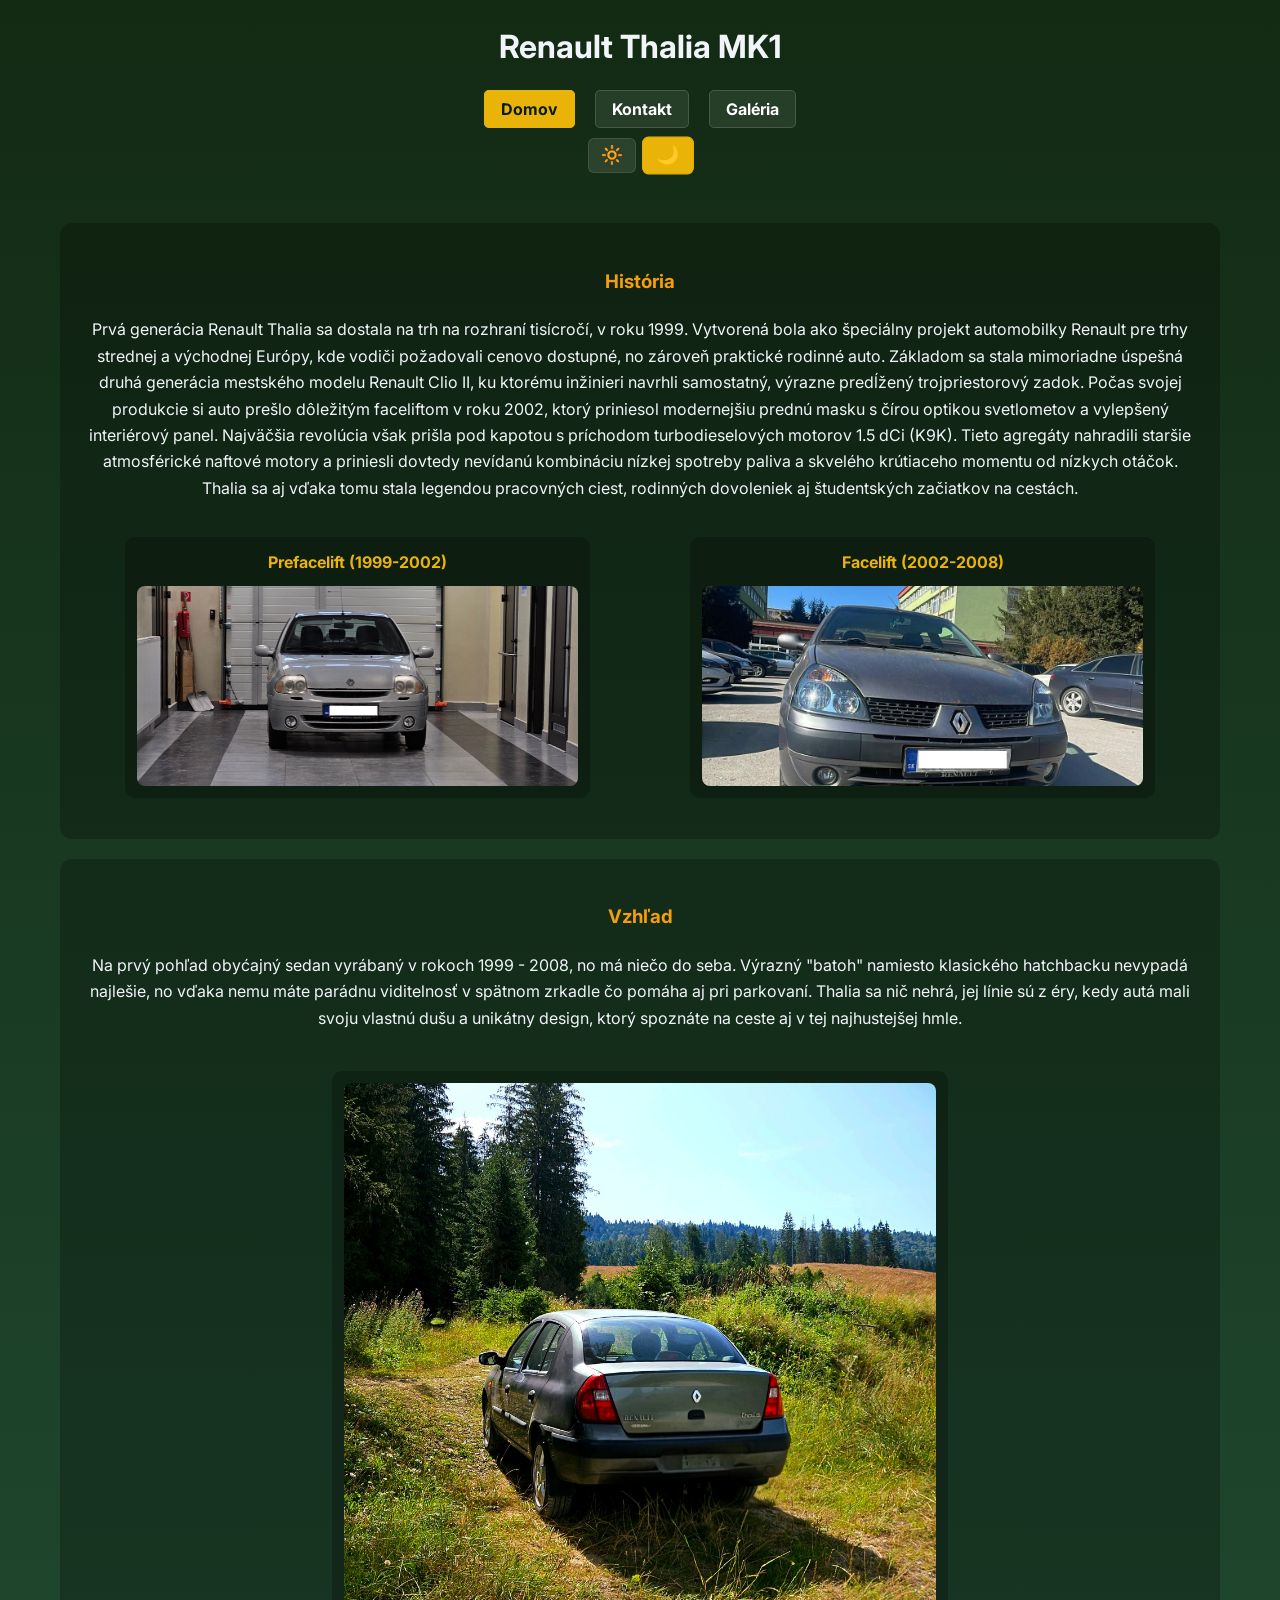
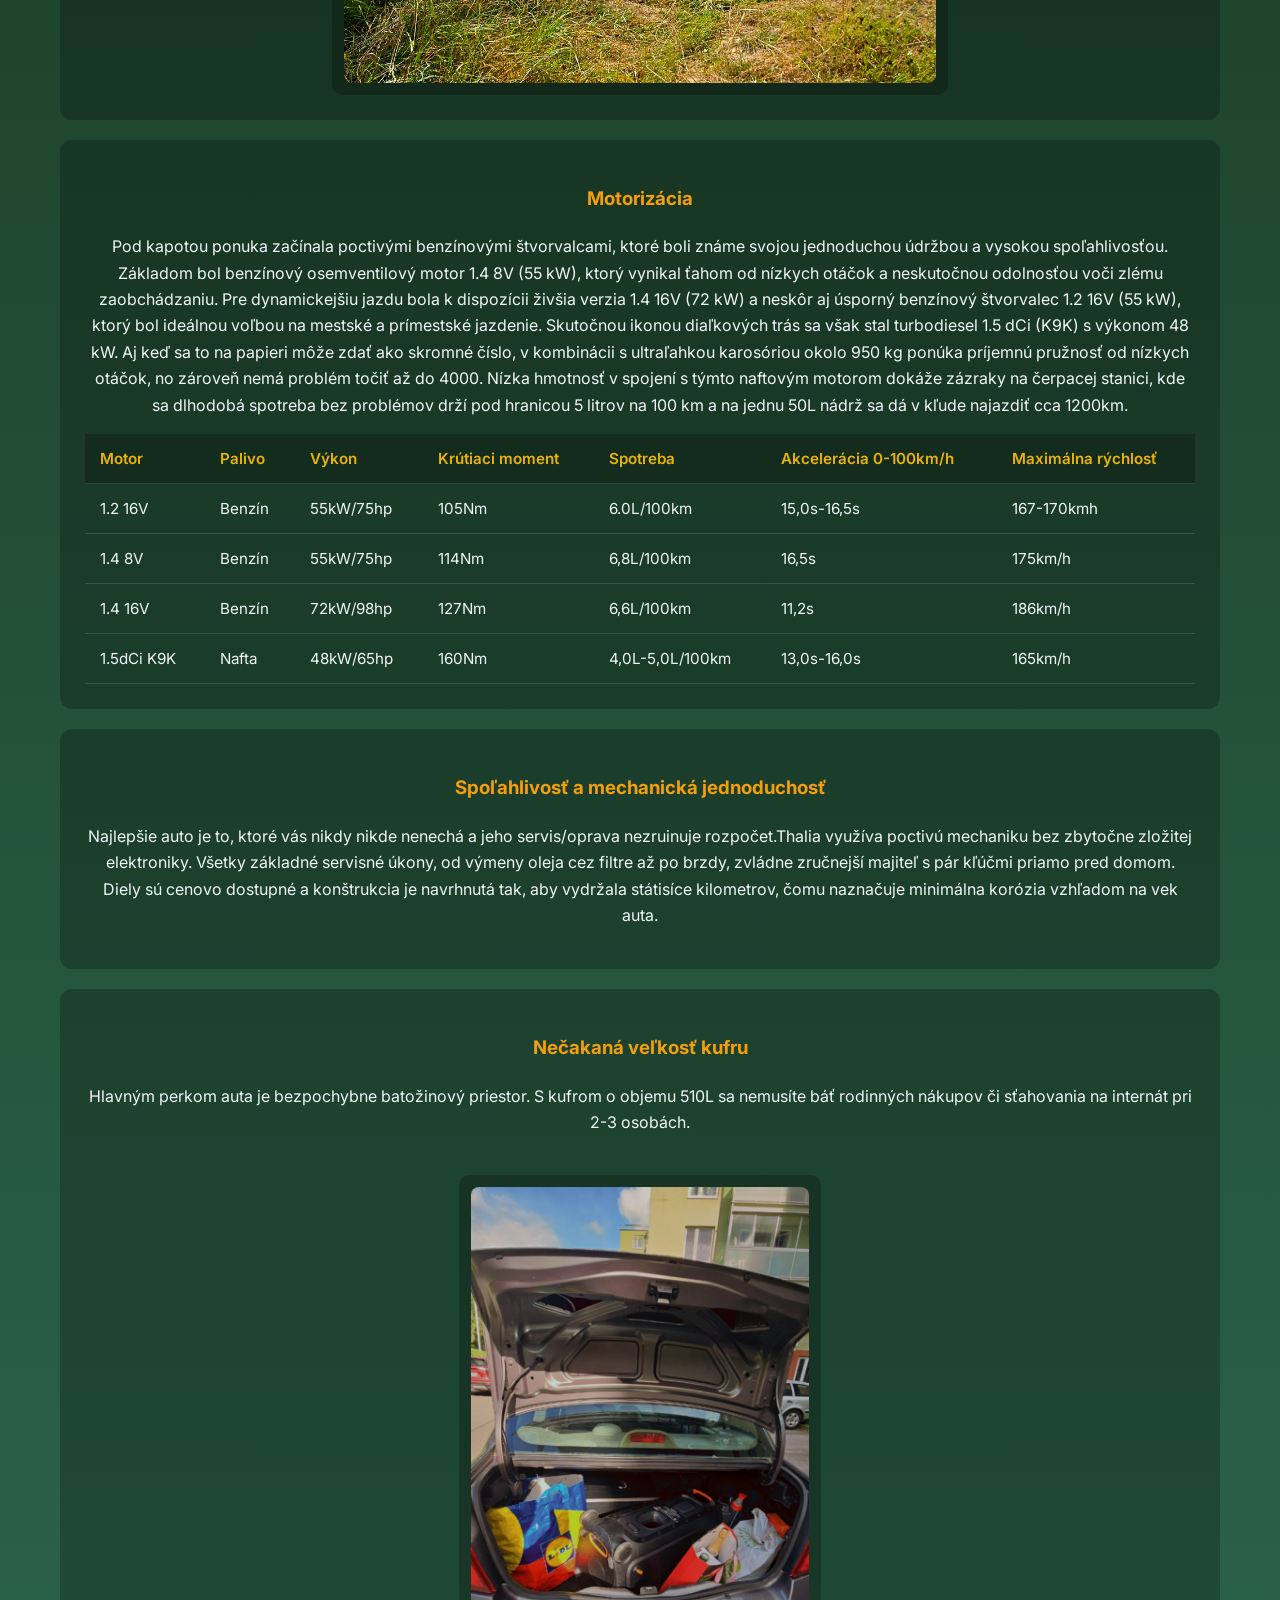
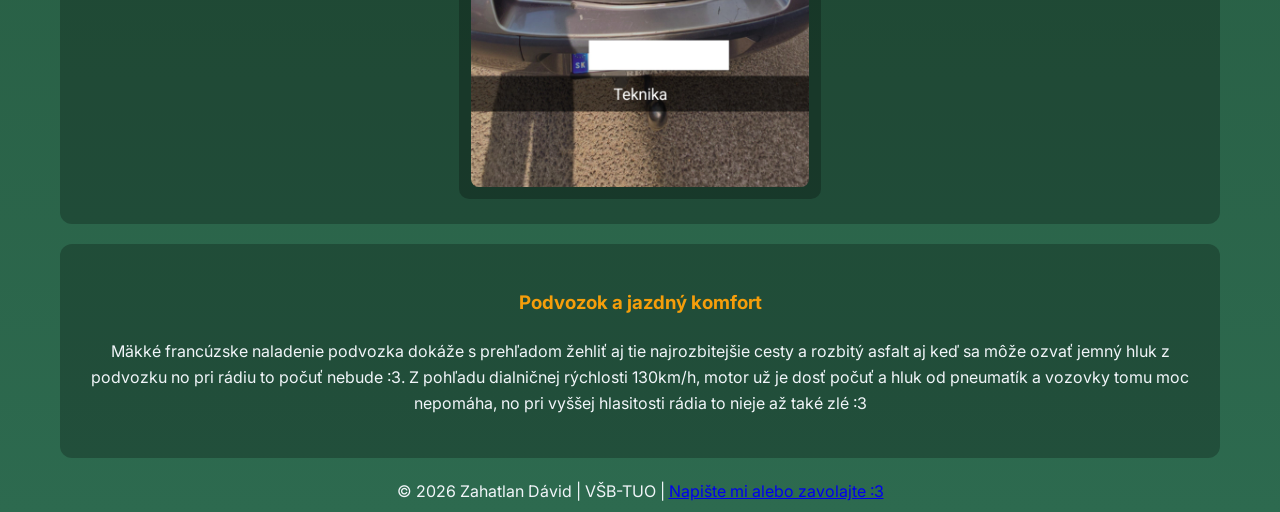
==== index.html @ 1df88f20 "Add files via upload" ====
<!DOCTYPE html>
<html lang="sk">
<!-- Hlavna stranka  -->
<head>
    <meta charset="UTF-8">
    <meta name="viewport"
          content="width=device-width, initial-scale=1">
    <title>Best car ever made</title>
    <meta name="descriptin" content="Prečo je Renault Thalia mk1 najlešie auto na svete a všetko okolo">
    <meta property="og:image" content="     ">
    <link rel="preconnect" href="https://fonts.googleapis.com"> <!--  Font ktory je pouzity na stranke stiahnuty z googlu -->
    <link rel="preconnect" href="https://fonts.gstatic.com" crossorigin>
    <link href="https://fonts.googleapis.com/css2?family=Inter:wght@400;600;700&display=swap" rel="stylesheet">
    <link rel="stylesheet" href="style.css">
</head>

<body>
    <header><h1>Renault Thalia MK1</h1></header>
    <nav>
        <ul> <!-- Navigacne tlacidla  -->
            <li><a href="index.html" class="active"> Domov </a></li>
            <li><a href="kontakt.html"> Kontakt </a></li>
            <li><a href="galeria.html"> Galéria </a></li>
        </ul>
        <!-- Light mode a Dark mode tlacidla  -->
        <div class="theme-switch">
            <button id="light-mode" class="theme-button">🔆</button>
            <button button id="dark-mode" class="theme-button">🌙</button>
        </div>
    </nav>
    <main>  <!-- Hlavne karty  -->
            <section>
            <h3>História</h3>
            <p>Prvá generácia Renault Thalia sa dostala na trh na rozhraní tisícročí, v roku 1999. Vytvorená bola ako špeciálny projekt automobilky Renault pre trhy strednej a východnej Európy, kde vodiči požadovali cenovo dostupné, no zároveň praktické rodinné auto. Základom sa stala mimoriadne úspešná druhá generácia mestského modelu Renault Clio II, ku ktorému inžinieri navrhli samostatný, výrazne predĺžený trojpriestorový zadok.
               Počas svojej produkcie si auto prešlo dôležitým faceliftom v roku 2002, ktorý priniesol modernejšiu prednú masku s čírou optikou svetlometov a vylepšený interiérový panel. Najväčšia revolúcia však prišla pod kapotou s príchodom turbodieselových motorov 1.5 dCi (K9K). Tieto agregáty nahradili staršie atmosférické naftové motory a priniesli dovtedy nevídanú kombináciu nízkej spotreby paliva a skvelého krútiaceho momentu od nízkych otáčok. Thalia sa aj vďaka tomu stala legendou pracovných ciest, rodinných dovoleniek aj študentských začiatkov na cestách.
            </p>
            <div class="history-images">
                <figure class="history-card">
                    <h4>Prefacelift (1999-2002)</h4>
                    <img src="Images/prefacelift.jpg" alt="Renault Thalia MK1 prefacelift">
                </figure>
                <figure class="history-card">
                    <h4>Facelift (2002-2008)</h4>
                    <img src="Images/facelift.jpeg" alt="Renault Thalia MK1 facelift">
                </figure>
            </div>
        </section>
        <section>
            <h3>Vzhľad</h3>
            <p>Na prvý pohľad obyćajný sedan vyrábaný v rokoch 1999 - 2008, no má niečo do seba. Výrazný "batoh" namiesto klasického hatchbacku nevypadá najlešie, no vďaka nemu máte parádnu viditelnosť v spätnom zrkadle čo pomáha aj pri parkovaní.
               Thalia sa nič nehrá, jej línie sú z éry, kedy autá mali svoju vlastnú dušu a unikátny design, ktorý spoznáte na ceste aj v tej najhustejšej hmle.
            </p>
            <div class="history-images">
                <figure class="single-photo">
                    <img src="Images/coolshot.jpg" alt="Vzhlad zo zadu z boku">
                </figure>
            </div>
        </section>
        <section>
            <h3>Motorizácia</h3>
            <p>Pod kapotou ponuka začínala poctivými benzínovými štvorvalcami, ktoré boli známe svojou jednoduchou údržbou a vysokou spoľahlivosťou. Základom bol benzínový osemventilový motor 1.4 8V (55 kW), ktorý vynikal ťahom od nízkych otáčok a neskutočnou odolnosťou voči zlému zaobchádzaniu. Pre dynamickejšiu jazdu bola k dispozícii živšia verzia 1.4 16V (72 kW) a neskôr aj úsporný benzínový štvorvalec 1.2 16V (55 kW), ktorý bol ideálnou voľbou na mestské a prímestské jazdenie.
               Skutočnou ikonou diaľkových trás sa však stal turbodiesel 1.5 dCi (K9K) s výkonom 48 kW. Aj keď sa to na papieri môže zdať ako skromné číslo, v kombinácii s ultraľahkou karosóriou okolo 950 kg ponúka príjemnú pružnosť od nízkych otáčok, no zároveň nemá problém točiť až do 4000. Nízka hmotnosť v spojení s týmto naftovým motorom dokáže zázraky na čerpacej stanici, kde sa dlhodobá spotreba bez problémov drží pod hranicou 5 litrov na 100 km a na jednu 50L nádrž sa dá v kľude najazdiť cca 1200km.                
            </p>
            <div class="table-wrapper">
                <table> <!--  Tabulka motorizacii -->
                    <thead>
                        <tr>
                            <th>Motor</th>
                            <th>Palivo</th>
                            <th>Výkon</th>
                            <th>Krútiaci moment</th>
                            <th>Spotreba</th>
                            <th>Akcelerácia 0-100km/h</th>
                            <th>Maximálna rýchlosť</th>
                        </tr>
                    </thead>
                    <tbody>
                        <tr>
                            <td>1.2 16V</td>
                            <td>Benzín</td>
                            <td>55kW/75hp</td>
                            <td>105Nm</td>
                            <td>6.0L/100km</td>
                            <td>15,0s-16,5s</td>
                            <td>167-170kmh</td>
                        </tr>
                        <tr>
                            <td>1.4 8V</td>
                            <td>Benzín</td>
                            <td>55kW/75hp</td>
                            <td>114Nm</td>
                            <td>6,8L/100km</td>
                            <td>16,5s</td>
                            <td>175km/h</td>
                        </tr>
                        <tr>
                            <td>1.4 16V</td>
                            <td>Benzín</td>
                            <td>72kW/98hp</td>
                            <td>127Nm</td>
                            <td>6,6L/100km</td>
                            <td>11,2s</td>
                            <td>186km/h</td>
                        </tr>
                        <tr>
                            <td>1.5dCi K9K</td>
                            <td>Nafta</td>
                            <td>48kW/65hp</td>
                            <td>160Nm</td>
                            <td>4,0L-5,0L/100km</td>
                            <td>13,0s-16,0s</td>
                            <td>165km/h</td>
                        </tr>
                    </tbody>
                </table>
            </div>
        </section>
        <section>
            <h3>Spoľahlivosť a mechanická jednoduchosť</h3>
            <p>Najlepšie auto je to, ktoré vás nikdy nikde nenechá a jeho servis/oprava nezruinuje rozpočet.Thalia využíva poctivú mechaniku bez zbytočne zložitej elektroniky. Všetky základné servisné úkony, od výmeny oleja cez filtre až po brzdy, zvládne zručnejší majiteľ s pár kľúčmi priamo pred domom. Diely sú cenovo dostupné a konštrukcia je navrhnutá tak, aby vydržala státisíce kilometrov, čomu naznačuje minimálna korózia vzhľadom na vek auta.
            </p>
        </section>
        <section>
            <h3>Nečakaná veľkosť kufru</h3>
            <p>Hlavným perkom auta je bezpochybne batožinový priestor. S kufrom o objemu 510L sa nemusíte báť rodinných nákupov či sťahovania na internát pri 2-3 osobách.
            </p>
            <div class="history-images">
                <figure class="single-photo">
                    <img src="Images/kufor.jpg" alt="Prijemne velky kufor na vsetky potreby">
                </figure>
            </div>
        </section>
        <section>
            <h3>Podvozok a jazdný komfort</h3>
            <p>Mäkké francúzske naladenie podvozka dokáže s prehľadom žehliť aj tie najrozbitejšie cesty a rozbitý asfalt aj keď sa môže ozvať jemný hluk z podvozku no pri rádiu to počuť nebude :3.
               Z pohľadu dialničnej rýchlosti 130km/h, motor už je dosť počuť a hluk od pneumatík a vozovky tomu moc nepomáha, no pri vyššej hlasitosti rádia to nieje až také zlé :3
            </p>
        </section>
    </main>
    <footer>&copy; 2026 Zahatlan Dávid | VŠB-TUO | <a href="kontakt.html">Napište mi alebo zavolajte :3</a></footer>

    <script src="script.js"></script>   <!-- Priradenie js skriptu  -->
</body>
</html>
---- style.css ----
*{box-sizing: border-box;}

header
{text-align: center;}

nav
{margin-bottom: 50px;} /*vonkajsi okraj */

nav ul
{
    list-style: none; /* bez bodiek */
    display: flex; /*flexbox, polozky vedla seba*/
    justify-content: center; /*vycentrovanie*/
    gap: 20px; /*medzera */
    padding: 0; /*vnutorny okraj */
}

nav a /* nastavenie tlacidiel */
{
    color: white;
    text-decoration: none; /*minus podciarknutie textu*/
    font-weight: bold;
    padding: 8px 16px;
    background-color: rgba(255, 255, 255, 0.08);
    border: 1px solid rgba(255, 255, 255, 0.15);
    border-radius: 5px;
    transition: all 0.25s ease;
}

nav a.active /* farba aktivneho tlacidla */
{
    background-color: #eab308;
    color: #081c15;
    border-color: #eab308;
}

nav a:hover /* farba pozadia tlacidla pri presunuti mysky nan */
{background-color: #f59e0b;}

main
{
    max-width: 1200px;
    margin: 0 auto; /* vycentruje blok na stred */
    padding: 0 20px;
}

section
{
    background: rgba(0, 0, 0, 0.25); /* priehladnost pozadia 25% */
    padding: 25px;
    border-radius: 12px;
    margin-bottom: 20px;
}

.table-wrapper
{
    overflow-x: auto;
    margin-top: 15px;
}

table /* tabulky */
{
    width: 100%;
    border-collapse: collapse;
    text-align: left;
    font-size: 0.95rem;
}

th, td
{
    padding: 12px 15px;
    border-bottom: 1px solid rgba(255, 255, 255, 0.12);
}

thead th
{
    background-color: rgba(0, 0, 0, 0.25);
    color: #eab308;
    font-weight: 600;
}

tbody tr:hover /* Jemne rozjasni riadok tabulky na ktorom je myska */
{background-color: rgba(255, 255, 255, 0.06);}

body
{
    background: linear-gradient(to bottom, #132a13 0%,  #2d6a4f 100%); /* meniaca sa farba pozadia */
    min-height: 100vh;
    color: #f1f5f9;
    font-family: 'Inter', sans-serif;
    line-height: 1.65;
}

footer
{text-align: center;}

h2
{text-align: center;}

h3
{
    text-align: center;
    color: #f59e0b;
}

p
{text-align: center;}
/* nastavenie fotiek a kariet na hlavnej stranke */
.history-images
{
    display: flex;
    gap: 20px;
    margin-top: 20px;
    flex-wrap: wrap; /* fotky sa daju na novy riadok ked uz sa nezmestia vedla seba */
}

.history-card
{
    flex: 1 1 280px;
    background: rgba(0, 0, 0, 0.25);
    padding: 12px;
    border-radius: 10px;
    text-align: center;
}

.history-card h4
{
    margin-top: 0;
    margin-bottom: 10px;
    color: #eab308;
    font-size: 1rem;
}

.history-card img
{
    width: 100%;
    height: 200px;
    object-fit: cover;
    border-radius: 8px;
    display: block;
}

.single-photo /*nastavenie pre jednu fotku na riadok */
{
    width: fit-content;
    max-width: 100%;
    margin: 20px auto 0;
    background: rgba(0, 0, 0, 0.25);
    padding: 12px;
    border-radius: 10px;
}

.single-photo img
{
    width: auto;
    max-width: 100%;
    height: auto;
    max-height: 600px;
    border-radius: 8px;
    display: block;
}
/* nastavenie kontatneho formulara */
#kontakt-form
{
    max-width: 550px;
    margin: 25px auto 0;
    text-align: left;
}

.kontakt
{margin-bottom: 18px;}

.kontakt label
{
    display: block;
    margin-bottom: 6px;
    font-weight: 600;
    color: #eab308;
}

.kontakt input,
.kontakt textarea
{
    width: 100%;
    padding: 12px 14px;
    background-color: rgba(0, 0, 0, 0.25);
    border: 1px solid rgba(255, 255, 255, 0.02);
    border-radius: 8px;
    color: #f1f5f9;
    font-family: inherit;
    font-size: 1rem;
    transition: border-color 0.25s ease, box-shadow 0.25s ease; /* zobrazi sa border pomaly */
}

.kontakt input:focus,
.kontakt textarea:focus
{
    outline: none;
    border-color: #eab308;
    box-shadow: 0 0 8px rgba(234, 179, 8, 0.3);
}

.form-status
{
    margin-top: 15px;
    font-weight: 600;
    text-align: center;
    min-height: 24px;
}
/* nastavenie farieb pre light a dark mode*/
.form-status.error
{color: #f87171;}

.form-status.success
{color: #eab308;}

body.light-mode .form-status.error
{color: #dc2626;}

body.light-mode .form-status.success
{color: #1b4332;}

.button /* tlacidla na light mode dark mode */
{
    width: 100%;
    padding: 13px;
    background-color: #eab308;
    color: #081c15;
    border: none;
    border-radius: 8px;
    font-size: 1rem;
    font-weight: 700;
    cursor: pointer;
    transition: background-color 0.25s ease, transform 0.15s ease;
}

.button:hover /* jemne nadvihne tlacidlo pri prejdeni myskou a zmeni mu farbu */
{
    background-color: #facc15;
    transform: translateY(-2px);
}

.theme-switch
{
    display: flex;
    justify-content: center;
    gap: 8px;
    margin-top: 15px auto;
}

.theme-button
{
    background-color: rgba(255, 255, 255, 0.10);
    border: 1px solid rgba(255, 255, 255, 0.10);
    border-radius: 6px;
    padding: 6px 12px;
    font-size: 1.1rem;
    cursor: pointer;
    transition: all 0.25s ease;
}

.theme-button:hover
{background-color: rgba(234, 179, 8, 0.3);}

.theme-button.active
{
    background-color: #eab308;
    border-color: #eab308;
    transform: scale(1.08); /* jemne zvacsi tlacidlo zvolenej temy */
}
/* nastavenia pri light mode*/
body.light-mode .theme-button
{
    background-color: rgba(255, 255, 255, 0.65);
    border-color: rgba(8, 28, 21, 0.15);
}

body.light-mode .theme-button.active
{
    background-color: #2d6a4f;
    border-color: #2d6a4f;
}

body.light-mode {
    background: linear-gradient(to bottom, #d8f3dc 0%, #74c69d 100%);
    color: #081c15;
}
/* Svetle karty namiesto tmavych pri light mode */
body.light-mode section,
body.light-mode .history-card,
body.light-mode .single-photo,
body.light-mode .gallery-card {
    background: rgba(255, 255, 255, 0.72);
    box-shadow: 0 4px 15px rgba(8, 28, 21, 0.08);
}
/* nadpisy a popisky formulara pri light mode */
body.light-mode h2,
body.light-mode h3,
body.light-mode h4,
body.light-mode .kontakt label
{color: #1b4332;}

body.light-mode nav a
{
    background-color: rgba(255, 255, 255, 0.65);
    color: #081c15;
    border-color: rgba(8, 28, 21, 0.15);
}

body.light-mode nav a.active
{
    background-color: #2d6a4f;
    color: #ffffff;
    border-color: #2d6a4f;
}

body.light-mode nav a:hover
{
    background-color: #40916c;
    color: #ffffff;
}

body.light-mode thead th
{
    background-color: rgba(45, 106, 79, 0.18);
    color: #1b4332;
}

body.light-mode th,
body.light-mode td
{
    border-bottom: 1px solid rgba(8, 28, 21, 0.15);
}

body.light-mode tbody tr:hover
{
    background-color: rgba(45, 106, 79, 0.08);
}

body.light-mode .kontakt input,
body.light-mode .kontakt textarea
{
    background-color: rgba(255, 255, 255, 0.85);
    color: #081c15;
    border-color: rgba(8, 28, 21, 0.25);
}

body.light-mode .button
{
    background-color: #2d6a4f;
    color: #ffffff;
}

body.light-mode .button:hover
{background-color: #40916c;}

.grid /* grid pre foyky v galerii */
{
    display: grid;
    grid-template-columns: repeat(2, 1fr); /* idealne 2 inak 1 ak neni miesto */
    gap: 20px;
    margin-top: 25px;
}

.gallery-card
{
    background: rgba(0, 0, 0, 0.25);
    padding: 15px;
    margin: 0;
    border-radius: 10px;
    text-align: center;
    transition: transform 0.25s ease;
}

.gallery-card:hover
{transform: translateY(-4px);}

.gallery-card h4
{
    margin-top: 0;
    margin-bottom: 12px;
    color: #eab308;
    font-size: 1rem;
}

.gallery-card img
{
    cursor: pointer;
    width: 100%;
    height: 300px;
    object-fit: cover;
    border-radius: 8px;
    display: block;
}

@media (max-width: 768px) /* pravidla pre zmensenie rozlozenia stranky pri mensich obrazkovkach a toto teda pri rozliseni mensom ako 768px*/
{
    .grid
    {grid-template-columns: 1fr;}

    .gallery-card img
    {height: 300px;}
}
/* nastavenia lightboxu pri zvacseni fotiek kliknutim */
.lightbox
{
    display: none;
    position: fixed;
    z-index: 1000;
    inset: 0;
    background-color: rgba(0, 0, 0, 0.9);
    justify-content: center;
    align-items: center;
    padding: 20px;
    cursor: pointer;
}

.lightbox.active
{display: flex;}

.lightbox img
{
    max-width: 90%;
    max-height: 85vh;
    border-radius: 10px;
    border: 2px solid #eab308;
}
/* zatvaracie tladitkooooo */
.close-button
{
    position: absolute;
    top: 20px;
    right: 30px;
    font-size: 2rem;
    color: #f1f5f9;
    background: rgba(255, 255, 255, 0.1);
    border: 1px solid rgba(255, 255, 255, 0.2);
    border-radius: 8px;
    padding: 2px 14px;
    cursor: pointer;
    transition: all 0.2s ease;
    user-select: none;
}

.close-button:hover
{
    background-color: #eab308;
    color: #081c15;
}
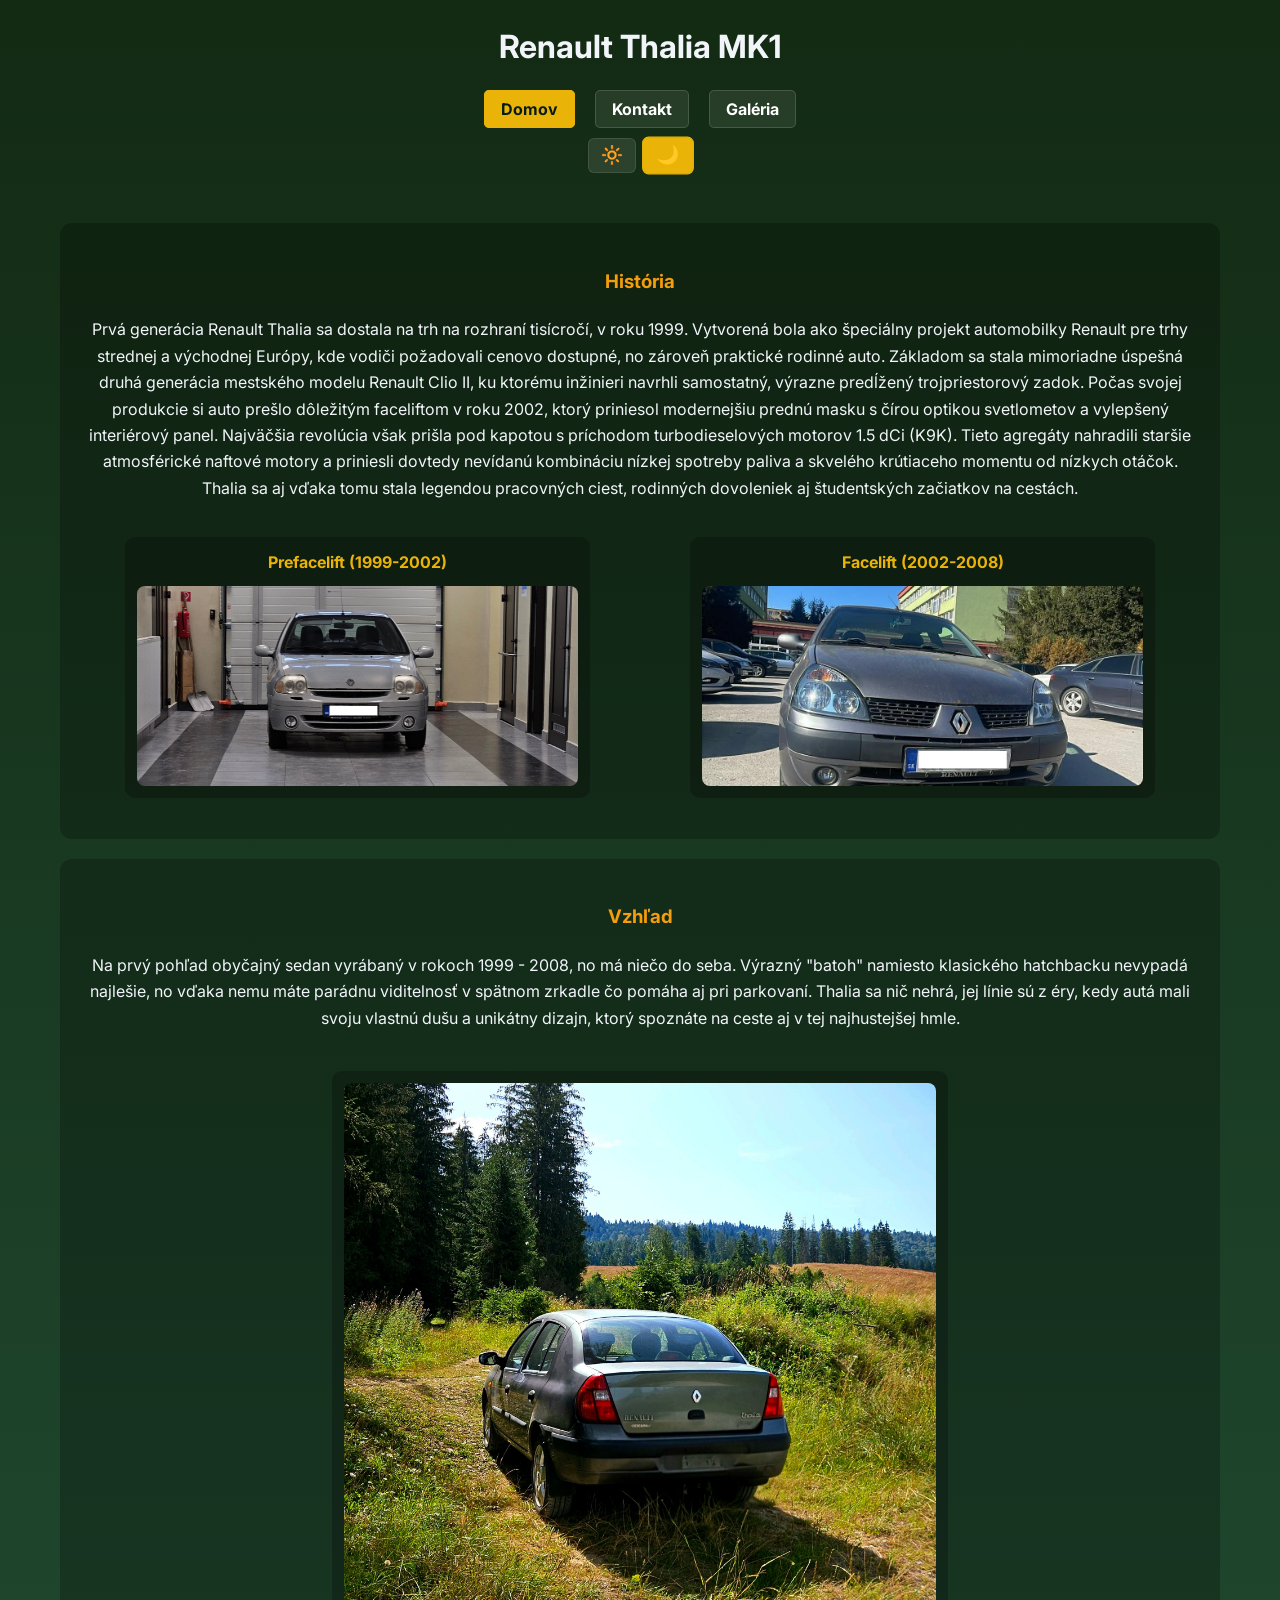
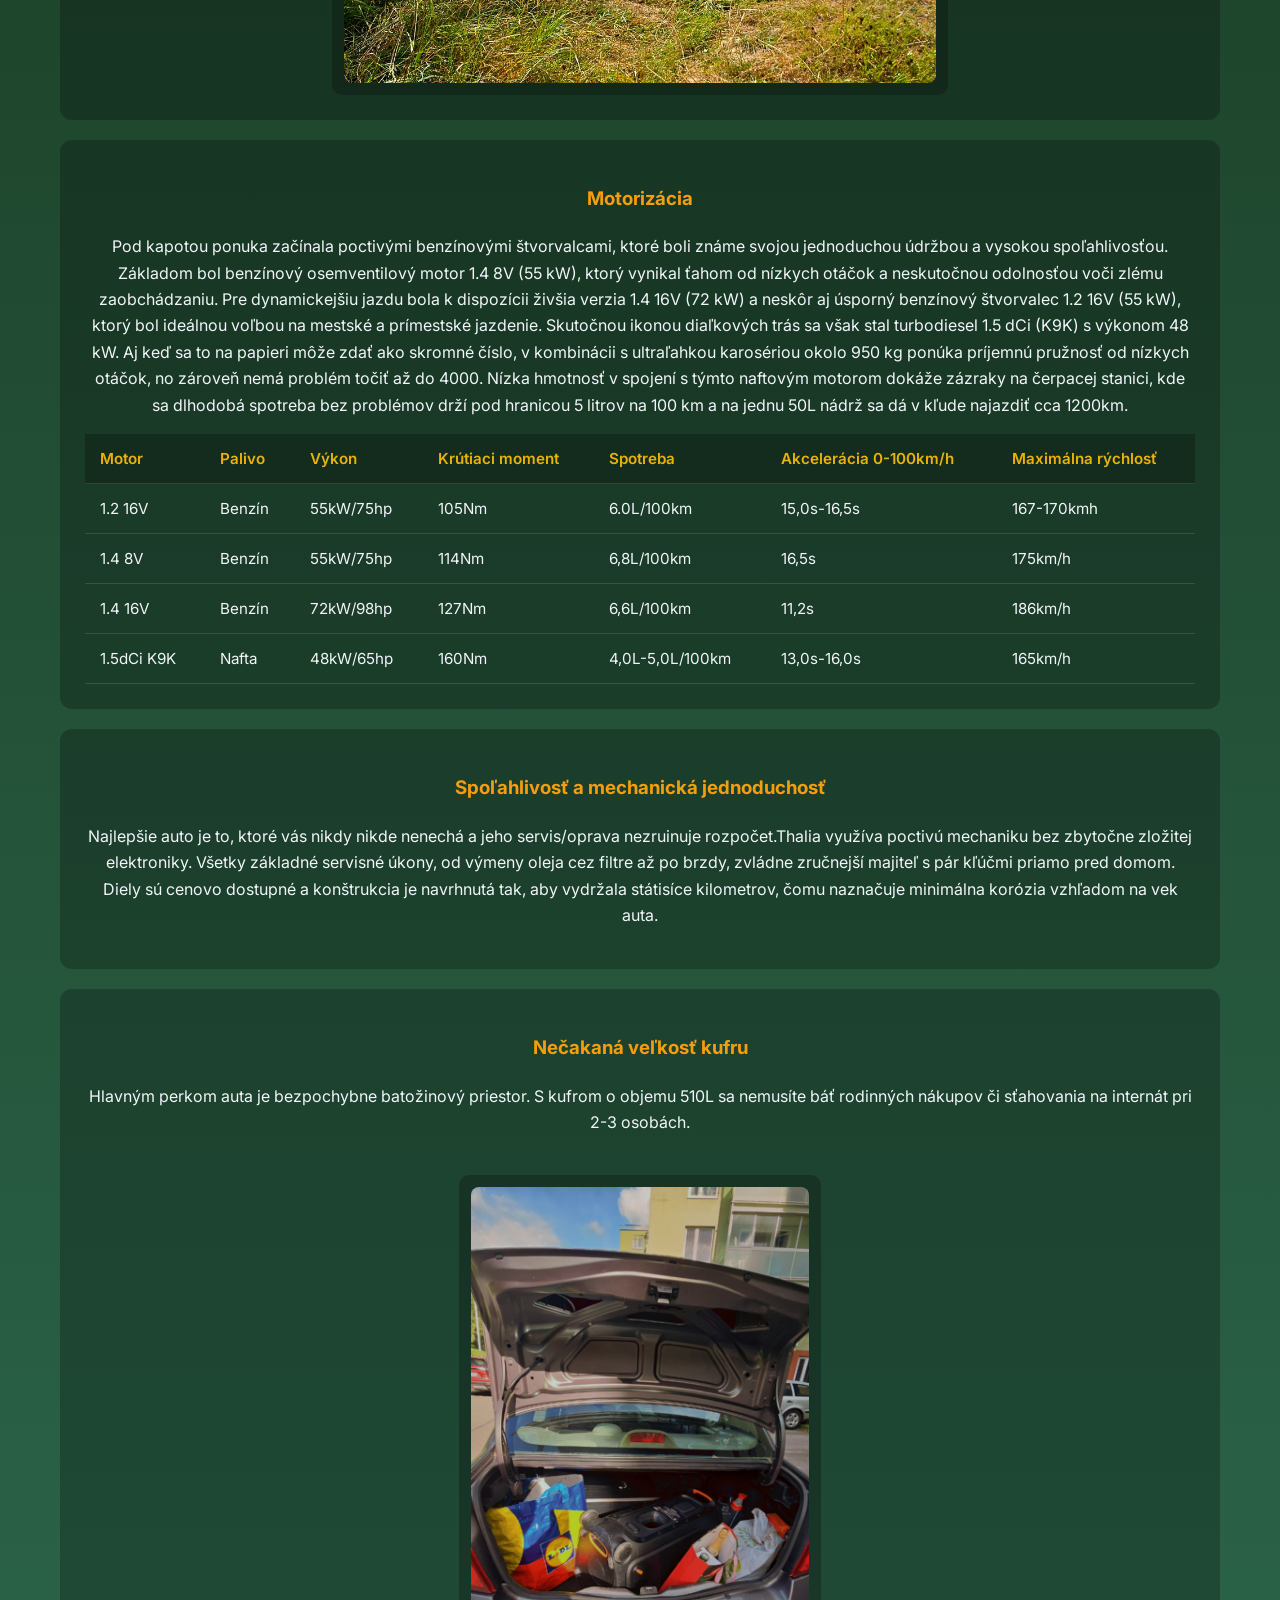
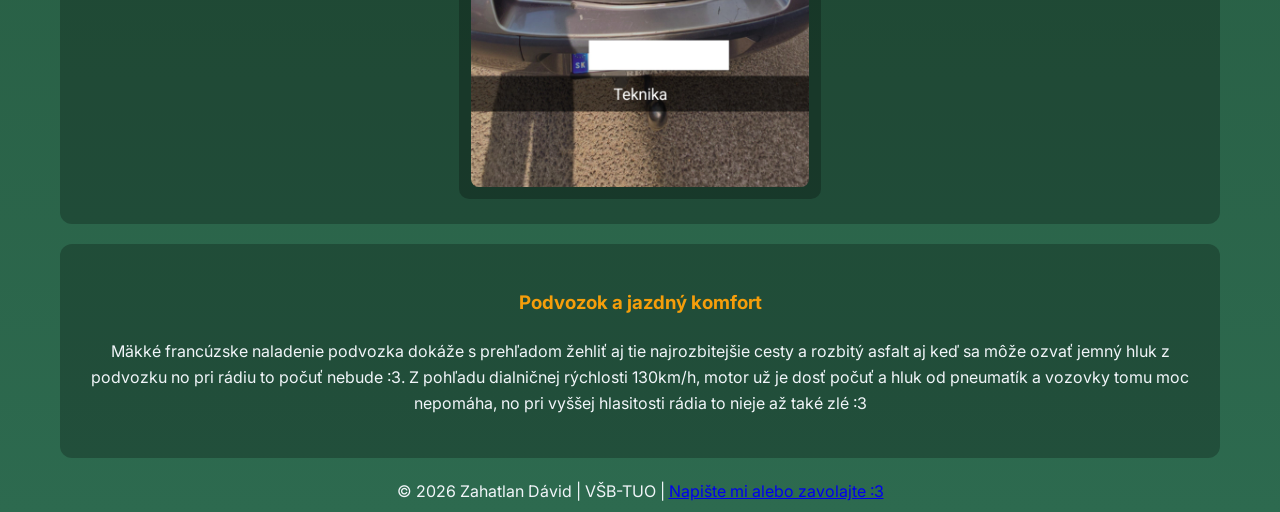
==== commit ea7d6e6e: "Add files via upload" ====
--- a/index.html
+++ b/index.html
@@ -6,7 +6,7 @@
     <meta name="viewport"
           content="width=device-width, initial-scale=1">
     <title>Best car ever made</title>
-    <meta name="descriptin" content="Prečo je Renault Thalia mk1 najlešie auto na svete a všetko okolo">
+    <meta name="description" content="Prečo je Renault Thalia mk1 najlešie auto na svete a všetko okolo">
     <meta property="og:image" content="     ">
     <link rel="preconnect" href="https://fonts.googleapis.com"> <!--  Font ktory je pouzity na stranke stiahnuty z googlu -->
     <link rel="preconnect" href="https://fonts.gstatic.com" crossorigin>
@@ -25,7 +25,7 @@
         <!-- Light mode a Dark mode tlacidla  -->
         <div class="theme-switch">
             <button id="light-mode" class="theme-button">🔆</button>
-            <button button id="dark-mode" class="theme-button">🌙</button>
+            <button id="dark-mode" class="theme-button">🌙</button>
         </div>
     </nav>
     <main>  <!-- Hlavne karty  -->
@@ -47,8 +47,8 @@
         </section>
         <section>
             <h3>Vzhľad</h3>
-            <p>Na prvý pohľad obyćajný sedan vyrábaný v rokoch 1999 - 2008, no má niečo do seba. Výrazný "batoh" namiesto klasického hatchbacku nevypadá najlešie, no vďaka nemu máte parádnu viditelnosť v spätnom zrkadle čo pomáha aj pri parkovaní.
-               Thalia sa nič nehrá, jej línie sú z éry, kedy autá mali svoju vlastnú dušu a unikátny design, ktorý spoznáte na ceste aj v tej najhustejšej hmle.
+            <p>Na prvý pohľad obyčajný sedan vyrábaný v rokoch 1999 - 2008, no má niečo do seba. Výrazný "batoh" namiesto klasického hatchbacku nevypadá najlešie, no vďaka nemu máte parádnu viditelnosť v spätnom zrkadle čo pomáha aj pri parkovaní.
+               Thalia sa nič nehrá, jej línie sú z éry, kedy autá mali svoju vlastnú dušu a unikátny dizajn, ktorý spoznáte na ceste aj v tej najhustejšej hmle.
             </p>
             <div class="history-images">
                 <figure class="single-photo">
@@ -59,7 +59,7 @@
         <section>
             <h3>Motorizácia</h3>
             <p>Pod kapotou ponuka začínala poctivými benzínovými štvorvalcami, ktoré boli známe svojou jednoduchou údržbou a vysokou spoľahlivosťou. Základom bol benzínový osemventilový motor 1.4 8V (55 kW), ktorý vynikal ťahom od nízkych otáčok a neskutočnou odolnosťou voči zlému zaobchádzaniu. Pre dynamickejšiu jazdu bola k dispozícii živšia verzia 1.4 16V (72 kW) a neskôr aj úsporný benzínový štvorvalec 1.2 16V (55 kW), ktorý bol ideálnou voľbou na mestské a prímestské jazdenie.
-               Skutočnou ikonou diaľkových trás sa však stal turbodiesel 1.5 dCi (K9K) s výkonom 48 kW. Aj keď sa to na papieri môže zdať ako skromné číslo, v kombinácii s ultraľahkou karosóriou okolo 950 kg ponúka príjemnú pružnosť od nízkych otáčok, no zároveň nemá problém točiť až do 4000. Nízka hmotnosť v spojení s týmto naftovým motorom dokáže zázraky na čerpacej stanici, kde sa dlhodobá spotreba bez problémov drží pod hranicou 5 litrov na 100 km a na jednu 50L nádrž sa dá v kľude najazdiť cca 1200km.                
+               Skutočnou ikonou diaľkových trás sa však stal turbodiesel 1.5 dCi (K9K) s výkonom 48 kW. Aj keď sa to na papieri môže zdať ako skromné číslo, v kombinácii s ultraľahkou karosériou okolo 950 kg ponúka príjemnú pružnosť od nízkych otáčok, no zároveň nemá problém točiť až do 4000. Nízka hmotnosť v spojení s týmto naftovým motorom dokáže zázraky na čerpacej stanici, kde sa dlhodobá spotreba bez problémov drží pod hranicou 5 litrov na 100 km a na jednu 50L nádrž sa dá v kľude najazdiť cca 1200km.                
             </p>
             <div class="table-wrapper">
                 <table> <!--  Tabulka motorizacii -->
